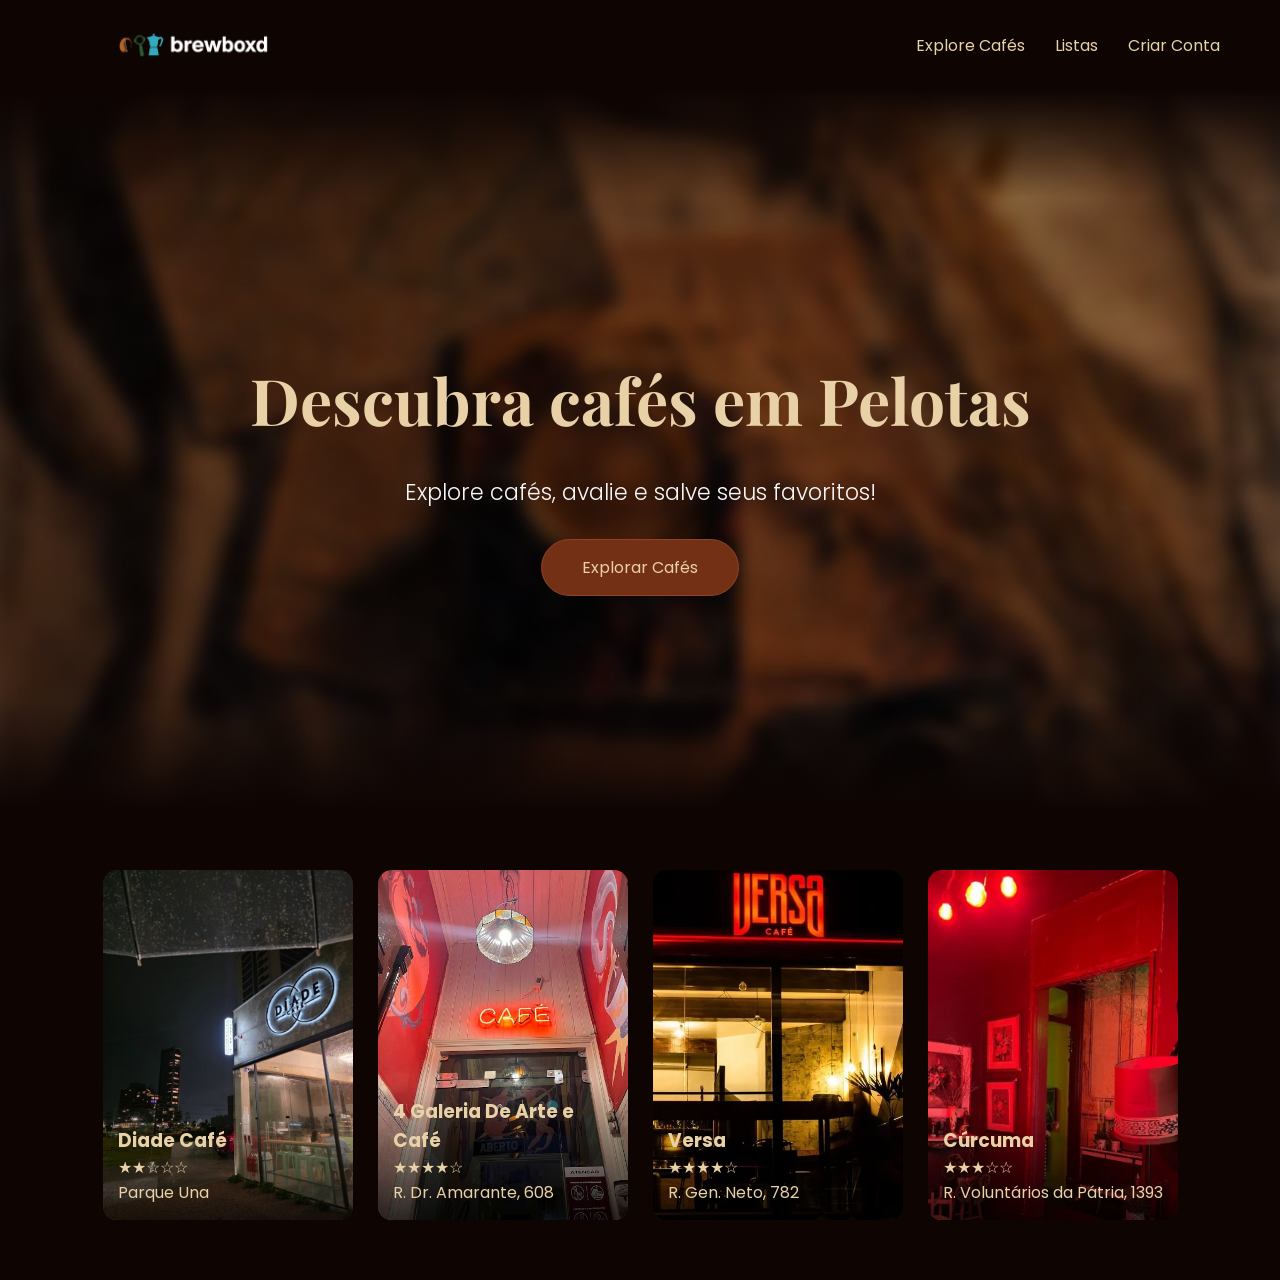
==== index.html @ d8786851 "Add files via upload" ====
<!DOCTYPE html>
<html lang="pt-br">
<head>
    <meta charset="UTF-8">
    <meta name="viewport" content="width=device-width, initial-scale=1.0">
    <title>Document</title>
    <link rel="stylesheet" href="style.css">
      <header>
     <nav class="main-nav">
    <a href="/" class="logo-link">
        <img src="img/logo.png" alt="Logo" class="logo-img">
    </a>
    <div class="nav-links">
        <a href="#">Explore Cafés</a>
        <a href="#">Listas</a>
        <a href="#">Criar Conta</a>
        
    </div>
</nav>

    </header>
</head>
<body>

 <section class="hero">
    <div class="hero-overlay"></div>
  <h1>Descubra cafés em Pelotas</h1>

  <p>Explore cafés, avalie e salve seus favoritos!</p>

  <a href="cafes.html" class="btn">Explorar Cafés</a>

</section>
<section class="scard">

  <div class="card">
    <img src="img/cafe1.jpg" alt="Café Diade">

    <div class="info">
      <h3>Diade Café</h3>
      <p class="rating">★★☆☆☆</p>
      <span class="location">Parque Una</span>
    </div>
  </div>

  <div class="card">
    <img src="img/cafe2.jpg" alt="Café 2">

    <div class="info">
      <h3>4 Galeria De Arte e Café</h3>
      <p class="rating">★★★★☆</p>
      <span class="location">R. Dr. Amarante, 608</span>
    </div>
  </div>

  <div class="card">
    <img src="img/cafe3.jpg" alt="Café 3">

    <div class="info">
      <h3>Versa</h3>
      <p class="rating">★★★★☆</p>
      <span class="location">R. Gen. Neto, 782</span>
    </div>
  </div>

  <div class="card">
    <img src="img/cafe4.jpg" alt="Café 4">

    <div class="info">
      <h3>Cúrcuma</h3>
      <p class="rating">★★★☆☆</p>
      <span class="location">R. Voluntários da Pátria, 1393</span>
    </div>
  </div>
</section>
</body>
</html>
---- style.css ----
@import url('https://fonts.googleapis.com/css2?family=Playfair+Display:wght@700&family=Poppins:wght@300;400&display=swap');

body {
    margin: 0;
    font-family: 'Poppins', sans-serif;
    background: #0e0503;
    color: #f8f8f8;
}

/* HEADER */

.header-container {
    background: #4a0e0e;
}

.main-nav {
    display: flex;
    justify-content: space-between;
    align-items: center;
    padding: 20px 60px;
}

.logo-link {
    display: flex;
    align-items: center;
    text-decoration: none;
}

.logo-img {
    height: 50px;
}

.nav-links {
    display: flex;
    gap: 30px;
}

.nav-links a,
.open-modal-label {
    color: #E8D1A7;
    text-decoration: none;
    transition: .3s;
    cursor: pointer;
}

.nav-links a:hover,
.open-modal-label:hover {
    color: #fff;
    transform: translateY(-3px);
}

/* HERO */

.hero {
    height: 80vh;
    min-height: 650px;
    display: flex;
    flex-direction: column;
    justify-content: center;
    align-items: center;
    text-align: center;

    background:
        linear-gradient(to bottom, #0e0503, transparent 15%),
        linear-gradient(to top, #0e0503, transparent 15%),
        linear-gradient(rgba(0,0,0,.3), rgba(0,0,0,.3)),
        url("img/cafe-hero.jpg") center/cover;
}

.hero h1 {
    font: 700 4rem 'Playfair Display', serif;
    margin-bottom: 10px;
    color: #E8D1A7;
}

.hero p {
    font-size: 1.4rem;
    margin-bottom: 30px;
    font-weight: 300;
}

/* BOTÃO */

.btn {
    display: inline-block;
    padding: 15px 40px;
    background: #743014;
    color: #E8D1A7;
    text-decoration: none;
    border-radius: 999px;
    border: 1px solid #8e4427;
    transition: .3s;
}

.btn:hover {
    background: #8e4427;
    transform: translateY(-3px);
}

/* CARDS */

.scard {
    display: flex;
    justify-content: center;
    flex-wrap: wrap;
    gap: 25px;
    padding: 60px;
}

.card {
    width: 250px;
    height: 350px;
    position: relative;
    overflow: hidden;
    border-radius: 14px;
    cursor: pointer;
    transition: .4s;
}

.card img {
    width: 100%;
    height: 100%;
    object-fit: cover;
    transition: .4s;
}

.card:hover {
    transform: translateY(-8px);
}

.card:hover img {
    transform: scale(1.1);
}

.card::after {
    content: "";
    position: absolute;
    inset: 0;
    background: rgba(116,48,20,.15);
    opacity: 0;
    transition: .3s;
}

.card:hover::after {
    opacity: 1;
}

.info {
    position: absolute;
    inset: auto 0 0;
    padding: 15px;
    color: #E8D1A7;
    background: linear-gradient(to top, rgba(0,0,0,.75), transparent);
}

.info h3,
.rating,
.location {
    margin: 0;
}

/* MODAL */

.modal-checkbox {
    display: none;
}

.modal-overlay {
    display: none;
    position: fixed;
    inset: 0;
    background: rgba(0,0,0,.85);
    justify-content: center;
    align-items: center;
    z-index: 9999;
}

.modal-checkbox:checked ~ .modal-overlay {
    display: flex;
}

.modal-content {
    position: relative;
    width: 90%;
    max-width: 450px;
    padding: 40px;
    background: #2b120a;
    border: 1px solid #4a0e0e;
    border-radius: 8px;
}

.close-btn {
    position: absolute;
    top: 10px;
    right: 20px;
    color: #E8D1A7;
    font-size: 30px;
    cursor: pointer;
}

.input-group input {
    width: 100%;
    margin-top: 5px;
    padding: 12px;
    background: #431f13;
    border: 1px solid #5a2d1d;
    border-radius: 4px;
    color: #fff;
}
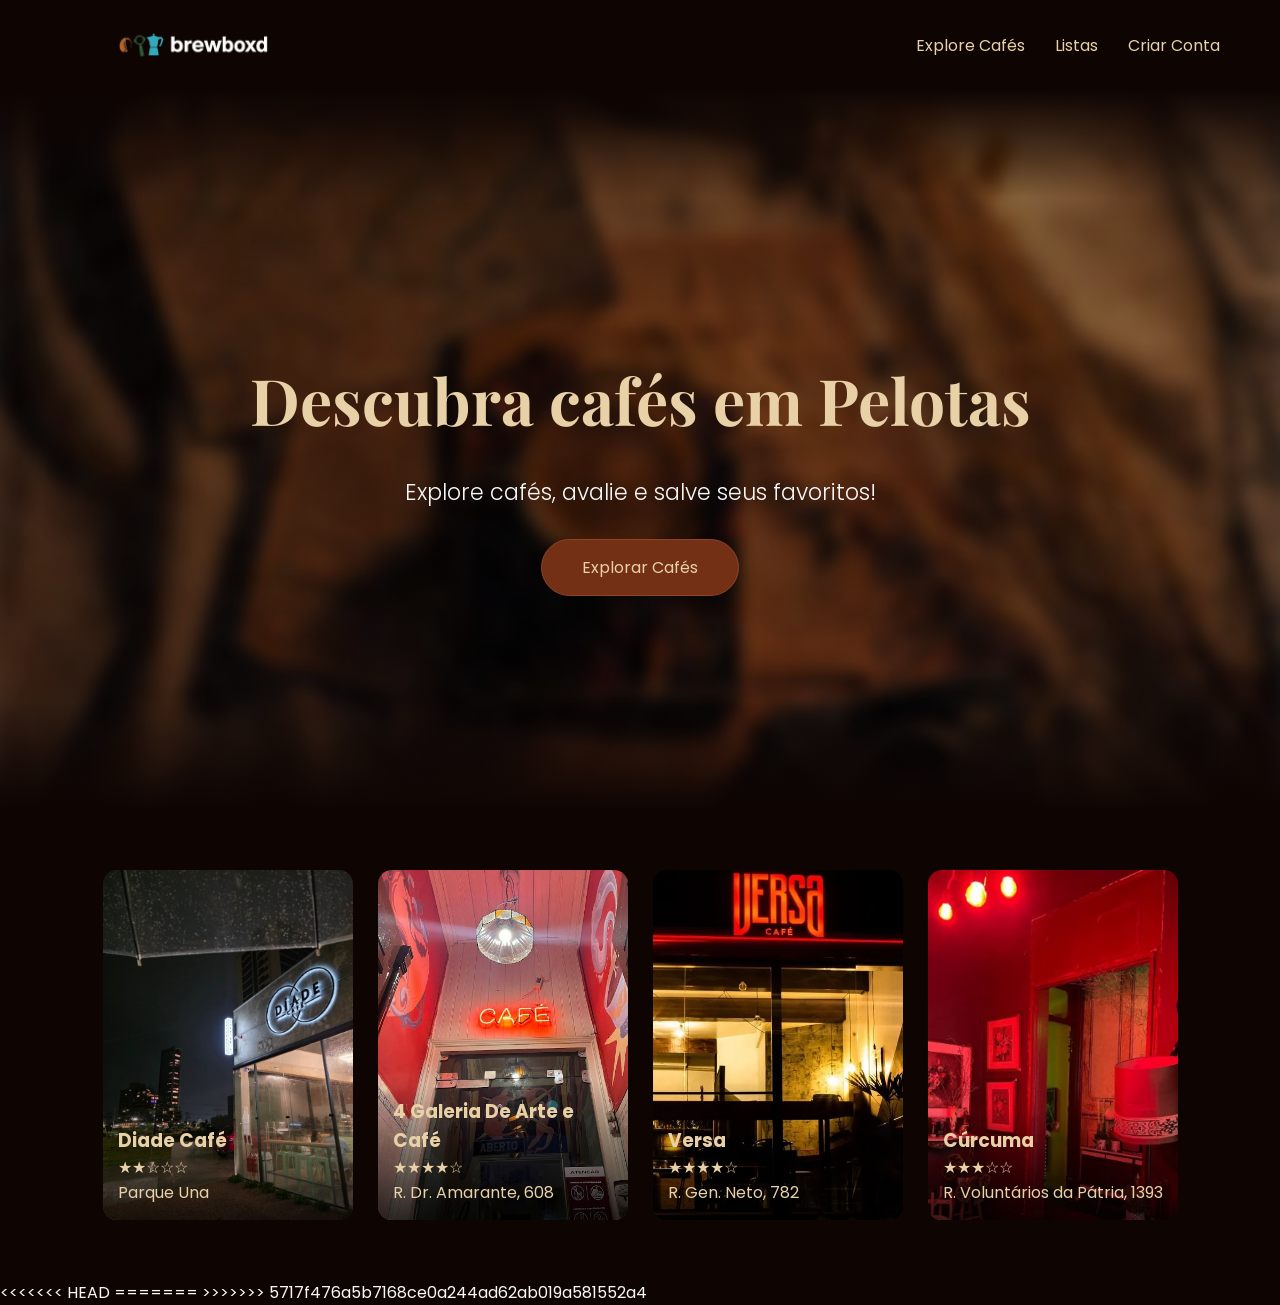
==== commit c31771b4: "update" ====
--- a/index.html
+++ b/index.html
@@ -3,6 +3,9 @@
 <head>
     <meta charset="UTF-8">
     <meta name="viewport" content="width=device-width, initial-scale=1.0">
+    <meta name="description" content="Site sobre cafés em Pelotas">
+<meta name="author" content="Anna Carolina Nornberg">
+<meta name="keywords" content="cafés, Pelotas, cafeteria, avaliações">
     <title>Document</title>
     <link rel="stylesheet" href="style.css">
       <header>
@@ -13,7 +16,7 @@
     <div class="nav-links">
         <a href="#">Explore Cafés</a>
         <a href="#">Listas</a>
-        <a href="#">Criar Conta</a>
+        <a href="login.html">Criar Conta</a>
         
     </div>
 </nav>
@@ -74,4 +77,8 @@
   </div>
 </section>
 </body>
-</html>+<<<<<<< HEAD
+</html>
+=======
+</html>
+>>>>>>> 5717f476a5b7168ce0a244ad62ab019a581552a4
--- a/style.css
+++ b/style.css
@@ -37,6 +37,7 @@
 
 .nav-links a,
 .open-modal-label {
+    
     color: #E8D1A7;
     text-decoration: none;
     transition: .3s;
@@ -45,6 +46,7 @@
 
 .nav-links a:hover,
 .open-modal-label:hover {
+    
     color: #fff;
     transform: translateY(-3px);
 }
@@ -206,4 +208,6 @@
     border: 1px solid #5a2d1d;
     border-radius: 4px;
     color: #fff;
-}+}
+
+
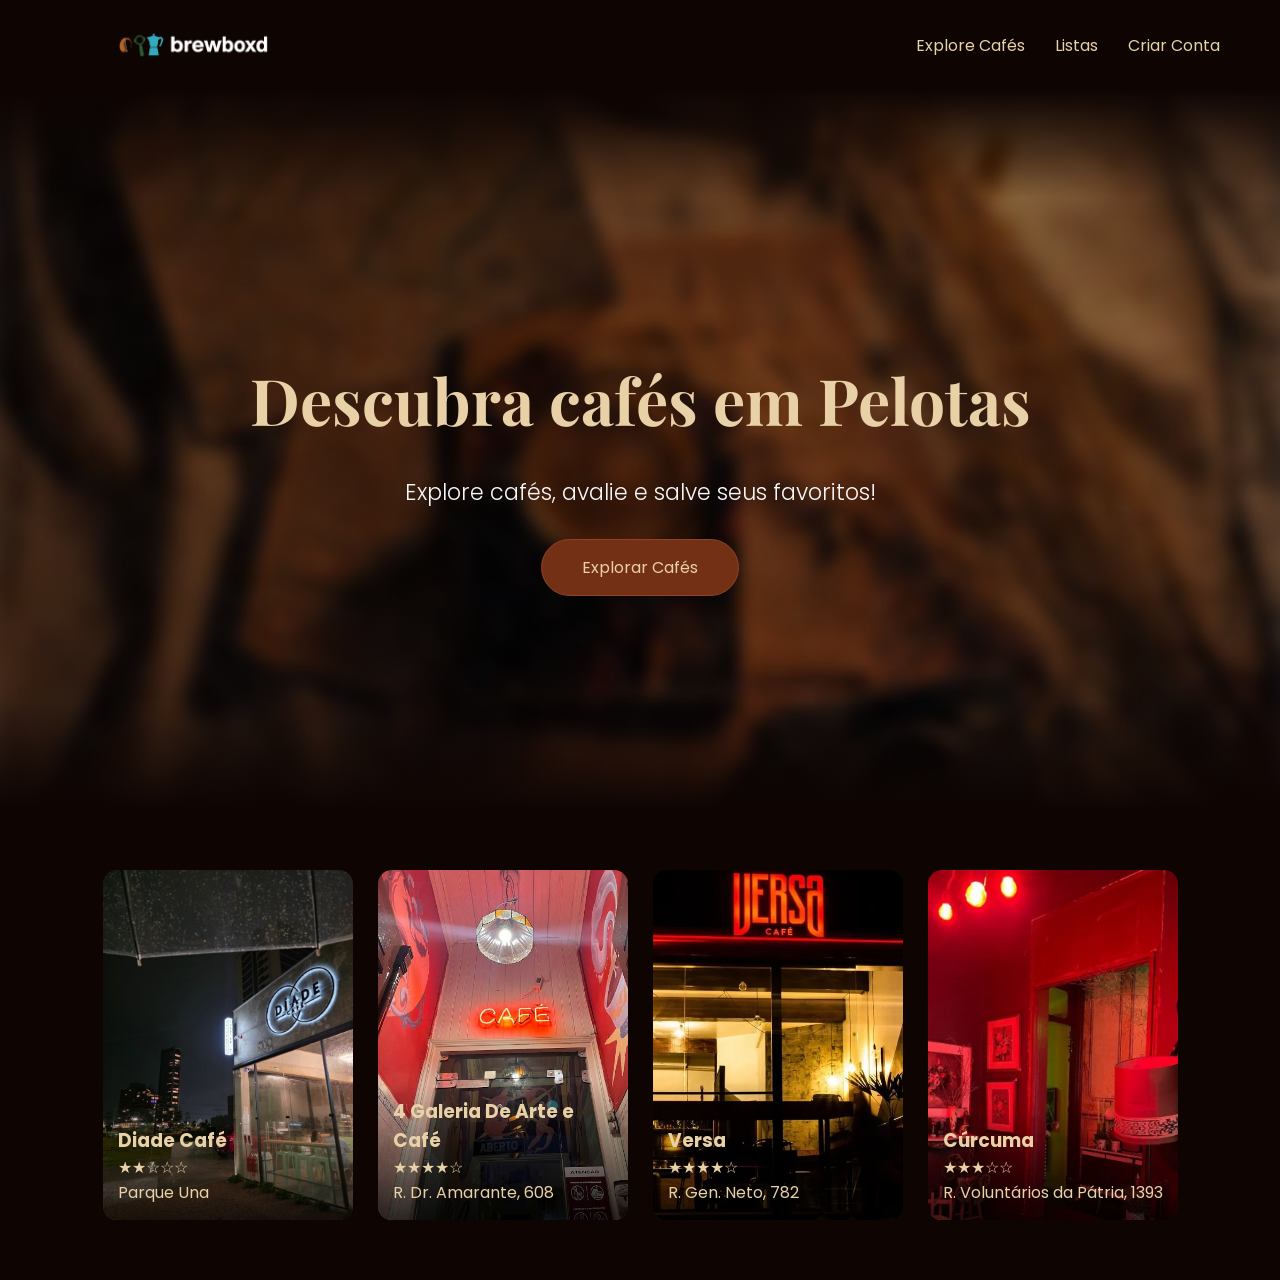
==== commit fd9bf189: "update" ====
--- a/index.html
+++ b/index.html
@@ -8,7 +8,10 @@
 <meta name="keywords" content="cafés, Pelotas, cafeteria, avaliações">
     <title>Document</title>
     <link rel="stylesheet" href="style.css">
-      <header>
+     
+</head>
+<body>
+ <header>
      <nav class="main-nav">
     <a href="/" class="logo-link">
         <img src="img/logo.png" alt="Logo" class="logo-img">
@@ -22,9 +25,6 @@
 </nav>
 
     </header>
-</head>
-<body>
-
  <section class="hero">
     <div class="hero-overlay"></div>
   <h1>Descubra cafés em Pelotas</h1>
@@ -77,8 +77,4 @@
   </div>
 </section>
 </body>
-<<<<<<< HEAD
 </html>
-=======
-</html>
->>>>>>> 5717f476a5b7168ce0a244ad62ab019a581552a4
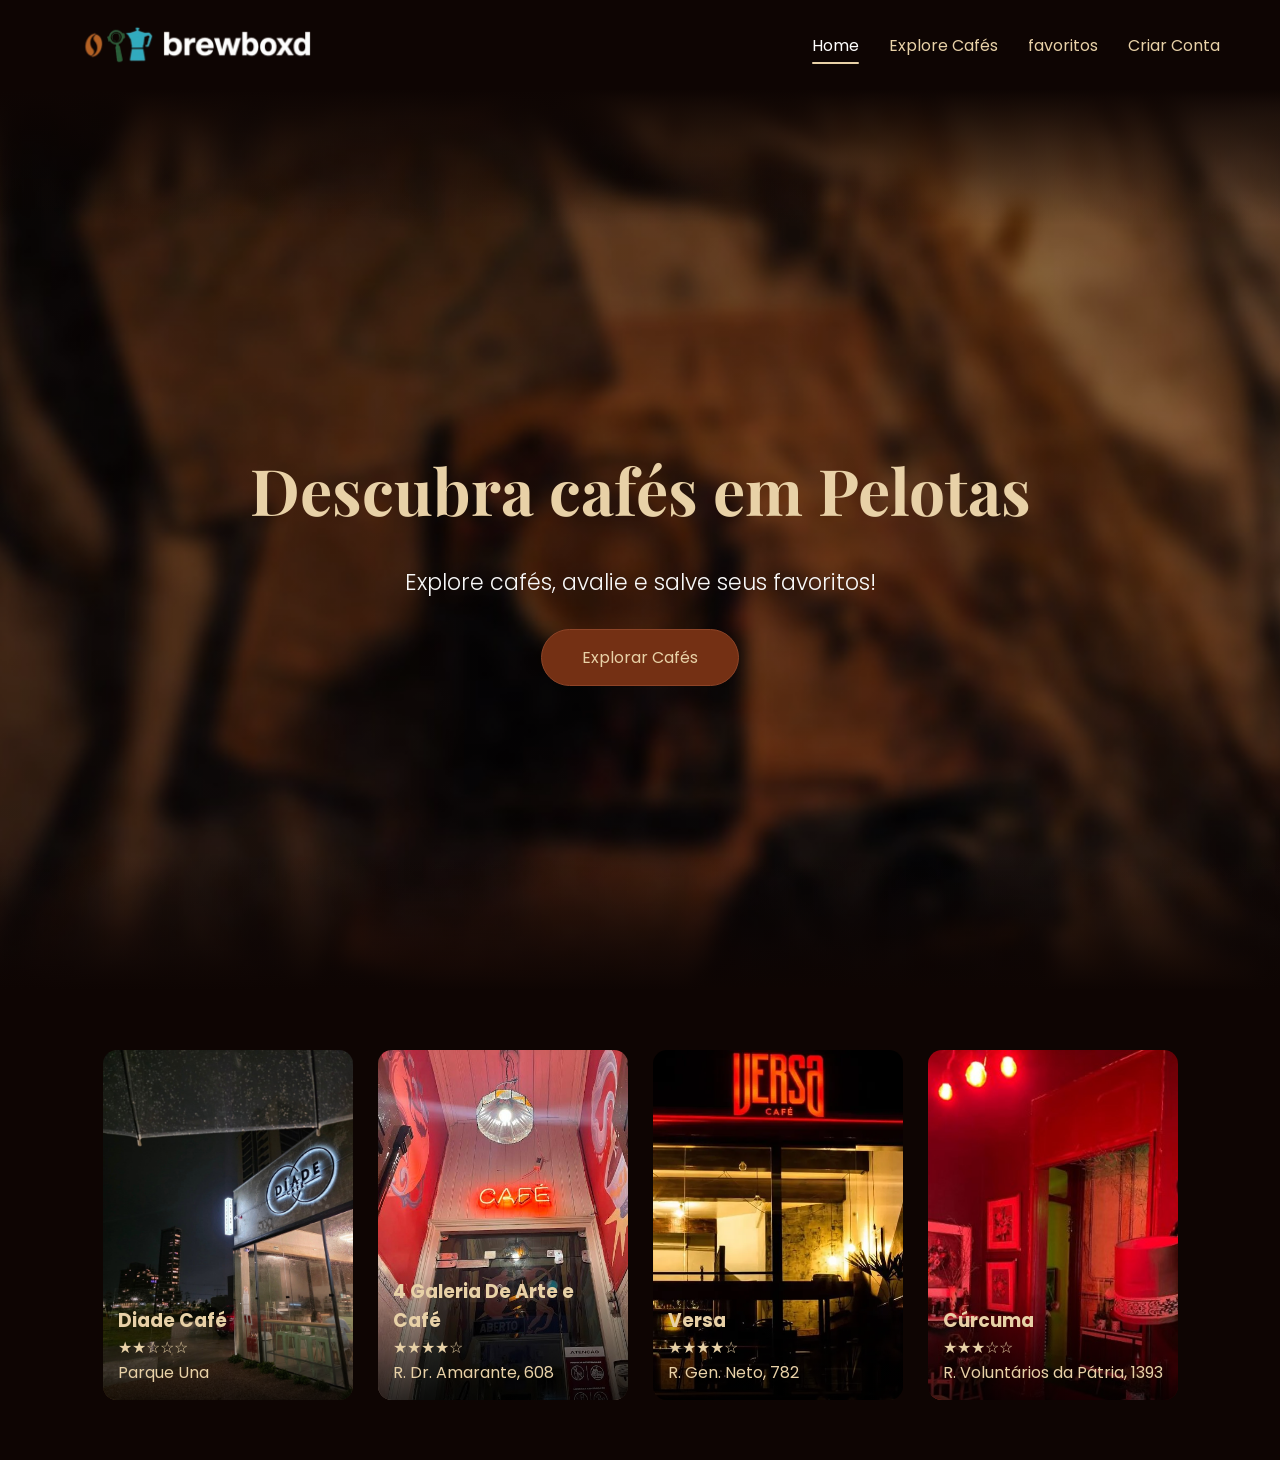
==== commit 6b9e6d97: "update" ====
--- a/index.html
+++ b/index.html
@@ -6,8 +6,9 @@
     <meta name="description" content="Site sobre cafés em Pelotas">
 <meta name="author" content="Anna Carolina Nornberg">
 <meta name="keywords" content="cafés, Pelotas, cafeteria, avaliações">
-    <title>Document</title>
+    <title>Brewboxd</title>
     <link rel="stylesheet" href="style.css">
+     <link rel="shortcut icon" type="image/x-icon" href="./img/logo endereco.png">
      
 </head>
 <body>
@@ -17,8 +18,9 @@
         <img src="img/logo.png" alt="Logo" class="logo-img">
     </a>
     <div class="nav-links">
+         <a href="index.html" class="active">Home</a>
         <a href="#">Explore Cafés</a>
-        <a href="#">Listas</a>
+        <a href="favoritos do mês.html">favoritos</a>
         <a href="login.html">Criar Conta</a>
         
     </div>
--- a/style.css
+++ b/style.css
@@ -1,4 +1,26 @@
 @import url('https://fonts.googleapis.com/css2?family=Playfair+Display:wght@700&family=Poppins:wght@300;400&display=swap');
+/* Página ativa ------------------------------- */
+
+.nav-links a.active {
+    color: #fff;
+    position: relative;
+}
+
+.nav-links a.active::after {
+    content: "";
+
+    position: absolute;
+    left: 0;
+    bottom: -6px;
+
+    width: 100%;
+    height: 2px;
+
+    background: #E8D1A7;
+
+    border-radius: 999px;
+}
+/* Body ------------------------------- */
 
 body {
     margin: 0;
@@ -7,7 +29,7 @@
     color: #f8f8f8;
 }
 
-/* HEADER */
+/* Header ------------------------------- */
 
 .header-container {
     background: #4a0e0e;
@@ -37,29 +59,23 @@
 
 .nav-links a,
 .open-modal-label {
-    
     color: #E8D1A7;
     text-decoration: none;
     transition: .3s;
     cursor: pointer;
 }
 
-.nav-links a:hover,
-.open-modal-label:hover {
-    
-    color: #fff;
-    transform: translateY(-3px);
-}
-
-/* HERO */
+/* Hero ------------------------------- */
 
 .hero {
-    height: 80vh;
+    height: 100vh;
     min-height: 650px;
+
     display: flex;
     flex-direction: column;
     justify-content: center;
     align-items: center;
+
     text-align: center;
 
     background:
@@ -81,30 +97,31 @@
     font-weight: 300;
 }
 
-/* BOTÃO */
+/* Buttons ------------------------------- */
 
 .btn {
     display: inline-block;
+
     padding: 15px 40px;
+
     background: #743014;
     color: #E8D1A7;
+
     text-decoration: none;
+
     border-radius: 999px;
     border: 1px solid #8e4427;
+
     transition: .3s;
 }
 
-.btn:hover {
-    background: #8e4427;
-    transform: translateY(-3px);
-}
-
-/* CARDS */
+/* Cards ------------------------------- */
 
 .scard {
     display: flex;
     justify-content: center;
     flex-wrap: wrap;
+
     gap: 25px;
     padding: 60px;
 }
@@ -112,9 +129,12 @@
 .card {
     width: 250px;
     height: 350px;
+
     position: relative;
     overflow: hidden;
+
     border-radius: 14px;
+
     cursor: pointer;
     transition: .4s;
 }
@@ -122,36 +142,32 @@
 .card img {
     width: 100%;
     height: 100%;
+
     object-fit: cover;
+
     transition: .4s;
-}
-
-.card:hover {
-    transform: translateY(-8px);
-}
-
-.card:hover img {
-    transform: scale(1.1);
 }
 
 .card::after {
     content: "";
+
     position: absolute;
     inset: 0;
+
     background: rgba(116,48,20,.15);
+
     opacity: 0;
     transition: .3s;
-}
-
-.card:hover::after {
-    opacity: 1;
 }
 
 .info {
     position: absolute;
     inset: auto 0 0;
+
     padding: 15px;
-    color: #E8D1A7;
+
+    color: #E8D1A7;
+
     background: linear-gradient(to top, rgba(0,0,0,.75), transparent);
 }
 
@@ -161,7 +177,7 @@
     margin: 0;
 }
 
-/* MODAL */
+/* Modal */
 
 .modal-checkbox {
     display: none;
@@ -169,12 +185,22 @@
 
 .modal-overlay {
     display: none;
+
     position: fixed;
     inset: 0;
+
     background: rgba(0,0,0,.85);
+
     justify-content: center;
     align-items: center;
+
     z-index: 9999;
+}
+
+/* Elemento fixo que segue o scroll */
+
+.modal-overlay {
+    position: fixed;
 }
 
 .modal-checkbox:checked ~ .modal-overlay {
@@ -183,31 +209,192 @@
 
 .modal-content {
     position: relative;
+
     width: 90%;
     max-width: 450px;
+
     padding: 40px;
+
     background: #2b120a;
+
     border: 1px solid #4a0e0e;
     border-radius: 8px;
 }
 
 .close-btn {
     position: absolute;
+
     top: 10px;
     right: 20px;
-    color: #E8D1A7;
+
+    color: #E8D1A7;
+
     font-size: 30px;
+
     cursor: pointer;
 }
 
 .input-group input {
     width: 100%;
+
     margin-top: 5px;
     padding: 12px;
+
     background: #431f13;
+
     border: 1px solid #5a2d1d;
     border-radius: 4px;
+
     color: #fff;
 }
-
-
+/*Table ------------------------------- */
+/* Table section */
+
+.table-section {
+    padding: 80px 5%;
+    text-align: center;
+}
+
+/* Table title */
+
+.legend {
+    text-align: center;
+}
+
+.legend h1 {
+    color: #E8D1A7;
+
+    font-size: 3.5rem;
+    font-family: 'Playfair Display', serif;
+
+    margin-bottom: 10px;
+
+    letter-spacing: 2px;
+}
+
+.legend p {
+    color: #f3e9dc;
+
+    font-size: 1.1rem;
+    font-weight: 300;
+
+    margin-bottom: 0;
+}
+
+/* Table */
+
+.table {
+    width: 100%;
+    max-width: 950px;
+    min-width: 320px;
+
+    margin: auto;
+
+    border-collapse: collapse;
+    overflow: hidden;
+
+    border-radius: 18px;
+
+    background: #140907;
+
+    box-shadow: 0 0 30px rgba(0,0,0,.4);
+}
+
+.table th {
+    background: #743014;
+    color: #E8D1A7;
+
+    padding: 20px;
+
+    font-size: 1rem;
+    letter-spacing: 1px;
+}
+
+.table td {
+    padding: 20px;
+
+    color: #f3e9dc;
+
+    border-bottom: 1px solid #2d140d;
+
+    transition: .3s;
+}
+
+.table tr {
+    cursor: pointer;
+}
+
+.table img {
+    width: 85px;
+    height: 85px;
+
+    object-fit: cover;
+
+    border-radius: 14px;
+
+    transition: .4s;
+}
+/* special row------------------------------- */
+
+.special-row {
+    background: #50190f;
+
+    color: #E8D1A7;
+
+    padding: 20px;
+
+    font-size: 1rem;
+    letter-spacing: 1px;
+}
+/* hovers ------------------------------- */
+
+/* Navbar hover */
+
+.nav-links a:hover,
+.open-modal-label:hover {
+    color: #fff;
+    transform: translateY(-3px);
+}
+
+/* Button hover */
+
+.btn:hover {
+    background: #8e4427;
+    transform: translateY(-3px);
+}
+
+/* Card hover */
+
+.card:hover {
+    transform: translateY(-8px);
+}
+
+.card:hover img {
+    transform: scale(1.1);
+}
+
+.card:hover::after {
+    opacity: 1;
+}
+
+/* Table hover */
+
+.table tr:hover td {
+    background: #24110b;
+}
+
+.table tr:hover td:nth-child(2),
+.table tr:hover td:nth-child(3) {
+    color: #E8D1A7;
+    transform: translateX(3px);
+}
+
+.table tr:hover img {
+    transform: scale(1.08);
+}
+
+/* Seleção profunda de links do menu */
+
+.main-nav .nav-links a:hover {
+    text-shadow: 0 0 10px rgba(232, 209, 167, 0.4);
+}
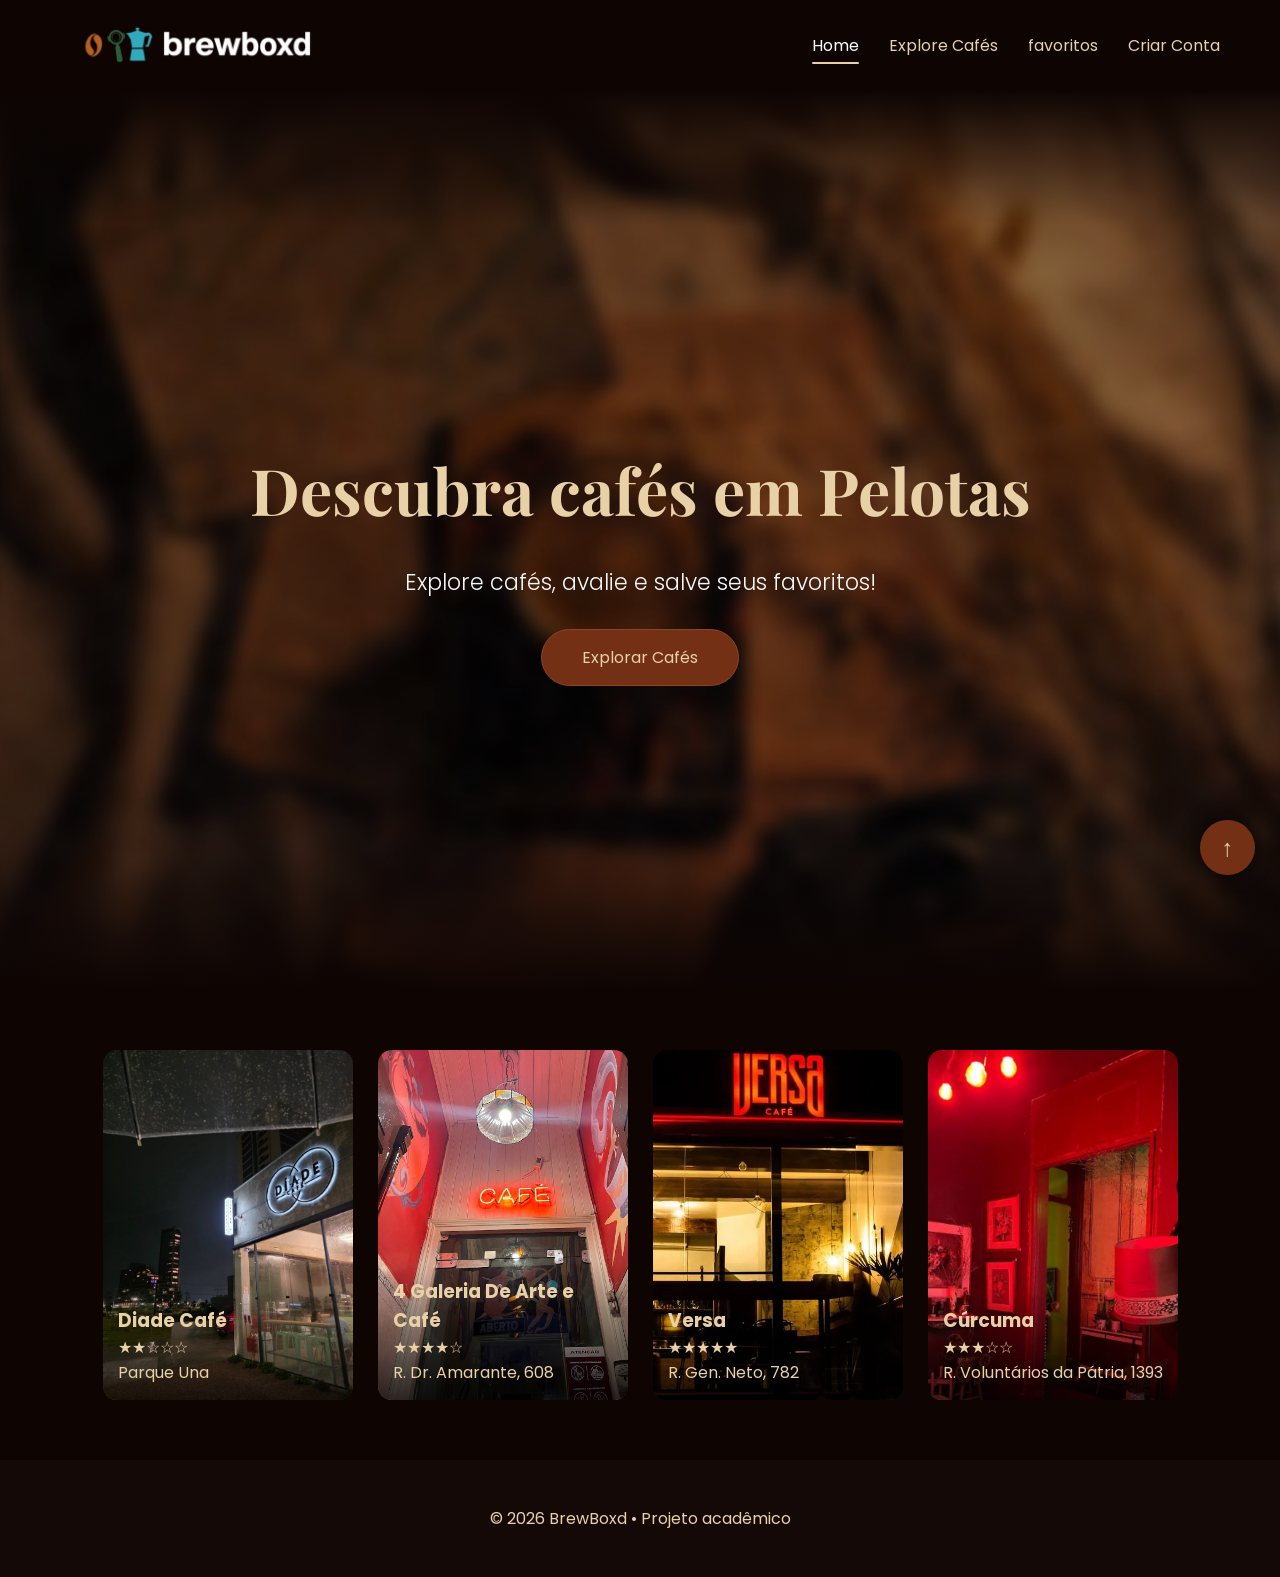
==== commit 0a5cc8f7: "update" ====
--- a/index.html
+++ b/index.html
@@ -6,12 +6,13 @@
     <meta name="description" content="Site sobre cafés em Pelotas">
 <meta name="author" content="Anna Carolina Nornberg">
 <meta name="keywords" content="cafés, Pelotas, cafeteria, avaliações">
-    <title>Brewboxd</title>
+    <title>BrewBoxd | Descubra Cafés em Pelotas</title>
     <link rel="stylesheet" href="style.css">
      <link rel="shortcut icon" type="image/x-icon" href="./img/logo endereco.png">
      
 </head>
 <body>
+  <a href="#" class="scroll-top">↑</a>
  <header>
      <nav class="main-nav">
     <a href="/" class="logo-link">
@@ -19,7 +20,7 @@
     </a>
     <div class="nav-links">
          <a href="index.html" class="active">Home</a>
-        <a href="#">Explore Cafés</a>
+        <a href="explorar.html">Explore Cafés</a>
         <a href="favoritos do mês.html">favoritos</a>
         <a href="login.html">Criar Conta</a>
         
@@ -27,13 +28,14 @@
 </nav>
 
     </header>
+  
  <section class="hero">
     <div class="hero-overlay"></div>
   <h1>Descubra cafés em Pelotas</h1>
 
   <p>Explore cafés, avalie e salve seus favoritos!</p>
 
-  <a href="cafes.html" class="btn">Explorar Cafés</a>
+  <a href="explorar.html" class="btn">Explorar Cafés</a>
 
 </section>
 <section class="scard">
@@ -63,7 +65,7 @@
 
     <div class="info">
       <h3>Versa</h3>
-      <p class="rating">★★★★☆</p>
+      <p class="rating">★★★★★</p>
       <span class="location">R. Gen. Neto, 782</span>
     </div>
   </div>
@@ -78,5 +80,9 @@
     </div>
   </div>
 </section>
+<footer class="footer">
+    <p>© 2026 BrewBoxd • Projeto acadêmico</p>
+</footer>
+
 </body>
 </html>
--- a/style.css
+++ b/style.css
@@ -1,15 +1,107 @@
 @import url('https://fonts.googleapis.com/css2?family=Playfair+Display:wght@700&family=Poppins:wght@300;400&display=swap');
-/* Página ativa ------------------------------- */
+
+/* Body -------------------------------------*/
+
+body {
+    margin: 0;
+
+    font-family: 'Poppins', sans-serif;
+
+    background: #0e0503;
+    color: #f8f8f8;
+}
+
+/* Header ------------------------------------ */
+
+.header-container {
+    background: #4a0e0e;
+}
+
+.main-nav {
+    max-width: 1400px;
+
+    margin: auto;
+    padding: 20px 60px;
+
+    display: flex;
+    justify-content: space-between;
+    align-items: center;
+}
+.scroll-top {
+    position: fixed;
+
+    right: 25px;
+    bottom: 25px;
+
+    width: 55px;
+    height: 55px;
+
+    display: flex;
+    justify-content: center;
+    align-items: center;
+
+    background: #743014;
+    color: #E8D1A7;
+
+    text-decoration: none;
+
+    border-radius: 50%;
+
+    font-size: 1.5rem;
+
+    box-shadow: 0 0 20px rgba(0,0,0,.35);
+
+    transition: .3s;
+
+    z-index: 999;
+}
+
+.scroll-top:hover {
+    background: #8e4427;
+
+    transform: translateY(-5px);
+}
+
+.logo-link {
+    display: flex;
+    align-items: center;
+
+    text-decoration: none;
+}
+
+.logo-img {
+    height: 50px;
+}
+
+.nav-links {
+    display: flex;
+    gap: 30px;
+}
+
+.nav-links a,
+.open-modal-label {
+    position: relative;
+
+    color: #E8D1A7;
+
+    text-decoration: none;
+
+    transition: .3s;
+
+    cursor: pointer;
+}
+
+/* Página ativa */
 
 .nav-links a.active {
     color: #fff;
-    position: relative;
 }
 
 .nav-links a.active::after {
     content: "";
 
     position: absolute;
+
     left: 0;
     bottom: -6px;
 
@@ -20,52 +112,8 @@
 
     border-radius: 999px;
 }
-/* Body ------------------------------- */
-
-body {
-    margin: 0;
-    font-family: 'Poppins', sans-serif;
-    background: #0e0503;
-    color: #f8f8f8;
-}
-
-/* Header ------------------------------- */
-
-.header-container {
-    background: #4a0e0e;
-}
-
-.main-nav {
-    display: flex;
-    justify-content: space-between;
-    align-items: center;
-    padding: 20px 60px;
-}
-
-.logo-link {
-    display: flex;
-    align-items: center;
-    text-decoration: none;
-}
-
-.logo-img {
-    height: 50px;
-}
-
-.nav-links {
-    display: flex;
-    gap: 30px;
-}
-
-.nav-links a,
-.open-modal-label {
-    color: #E8D1A7;
-    text-decoration: none;
-    transition: .3s;
-    cursor: pointer;
-}
-
-/* Hero ------------------------------- */
+
+/* Hero */
 
 .hero {
     height: 100vh;
@@ -86,18 +134,21 @@
 }
 
 .hero h1 {
+    margin-bottom: 10px;
+
+    color: #E8D1A7;
+
     font: 700 4rem 'Playfair Display', serif;
-    margin-bottom: 10px;
-    color: #E8D1A7;
 }
 
 .hero p {
+    margin-bottom: 30px;
+
     font-size: 1.4rem;
-    margin-bottom: 30px;
     font-weight: 300;
 }
 
-/* Buttons ------------------------------- */
+/* Buttons */
 
 .btn {
     display: inline-block;
@@ -109,21 +160,25 @@
 
     text-decoration: none;
 
+    border: 1px solid #8e4427;
     border-radius: 999px;
-    border: 1px solid #8e4427;
 
     transition: .3s;
 }
 
-/* Cards ------------------------------- */
+/* Cards */
 
 .scard {
+    max-width: 1400px;
+
+    margin: auto;
+    padding: 60px;
+
     display: flex;
     justify-content: center;
     flex-wrap: wrap;
 
     gap: 25px;
-    padding: 60px;
 }
 
 .card {
@@ -131,11 +186,13 @@
     height: 350px;
 
     position: relative;
+
     overflow: hidden;
 
     border-radius: 14px;
 
     cursor: pointer;
+
     transition: .4s;
 }
 
@@ -157,6 +214,7 @@
     background: rgba(116,48,20,.15);
 
     opacity: 0;
+
     transition: .3s;
 }
 
@@ -189,18 +247,12 @@
     position: fixed;
     inset: 0;
 
-    background: rgba(0,0,0,.85);
-
     justify-content: center;
     align-items: center;
 
+    background: rgba(0,0,0,.85);
+
     z-index: 9999;
-}
-
-/* Elemento fixo que segue o scroll */
-
-.modal-overlay {
-    position: fixed;
 }
 
 .modal-checkbox:checked ~ .modal-overlay {
@@ -234,54 +286,66 @@
     cursor: pointer;
 }
 
+/* Inputs */
+
+.input-group {
+    display: flex;
+    flex-direction: column;
+
+    margin-bottom: 20px;
+}
+
+.input-group label {
+    margin-bottom: 8px;
+
+    color: #E8D1A7;
+}
+
 .input-group input {
     width: 100%;
 
-    margin-top: 5px;
     padding: 12px;
 
     background: #431f13;
+    color: #fff;
 
     border: 1px solid #5a2d1d;
     border-radius: 4px;
 
-    color: #fff;
-}
-/*Table ------------------------------- */
-/* Table section */
+    outline: none;
+}
+
+/* Table */
 
 .table-section {
     padding: 80px 5%;
+
     text-align: center;
 }
-
-/* Table title */
 
 .legend {
     text-align: center;
 }
 
 .legend h1 {
+    margin-bottom: 10px;
+
     color: #E8D1A7;
 
     font-size: 3.5rem;
     font-family: 'Playfair Display', serif;
 
-    margin-bottom: 10px;
-
     letter-spacing: 2px;
 }
 
 .legend p {
+    margin-bottom: 0;
+
     color: #f3e9dc;
 
     font-size: 1.1rem;
     font-weight: 300;
-
-    margin-bottom: 0;
-}
-
-/* Table */
+}
 
 .table {
     width: 100%;
@@ -290,9 +354,9 @@
 
     margin: auto;
 
+    overflow: hidden;
+
     border-collapse: collapse;
-    overflow: hidden;
-
     border-radius: 18px;
 
     background: #140907;
@@ -301,10 +365,10 @@
 }
 
 .table th {
+    padding: 20px;
+
     background: #743014;
     color: #E8D1A7;
-
-    padding: 20px;
 
     font-size: 1rem;
     letter-spacing: 1px;
@@ -334,36 +398,136 @@
 
     transition: .4s;
 }
-/* special row------------------------------- */
 
 .special-row {
+    padding: 20px;
+
     background: #50190f;
-
-    color: #E8D1A7;
-
-    padding: 20px;
+    color: #E8D1A7;
 
     font-size: 1rem;
     letter-spacing: 1px;
 }
-/* hovers ------------------------------- */
-
-/* Navbar hover */
+
+/* Auth */
+
+.auth-layout {
+    min-height: calc(100vh - 90px);
+
+    max-width: 1400px;
+
+    margin: auto;
+    padding: 60px;
+
+    display: flex;
+    justify-content: center;
+    align-items: center;
+
+    gap: 60px;
+}
+
+.auth-card {
+    width: 420px;
+
+    padding: 50px;
+
+    background: #140907;
+
+    border-radius: 24px;
+
+    box-shadow: 0 0 30px rgba(0,0,0,.35);
+}
+
+.auth-card h1 {
+    color: #E8D1A7;
+
+    font-size: 3rem;
+    font-family: 'Playfair Display', serif;
+}
+
+.auth-aside {
+    width: 420px;
+    height: 620px;
+
+    padding: 50px;
+
+    display: flex;
+    flex-direction: column;
+    justify-content: flex-end;
+
+    border-radius: 24px;
+    background:
+        linear-gradient(to top, rgba(0,0,0,.88), rgba(0,0,0,.2)),
+        url("img/login-bg.jpg") center/cover;
+}
+
+.cadastro-aside {
+    background:
+        linear-gradient(to top, rgba(0,0,0,.88), rgba(0,0,0,.2)),
+        url("img/cadastro-bg.jpg") center/cover;
+}
+
+.aside-tag {
+    margin-bottom: 20px;
+
+    color: #E8D1A7;
+
+    font-size: .8rem;
+    letter-spacing: 3px;
+}
+
+.auth-aside h2 {
+    margin-bottom: 20px;
+
+    color: #fff;
+
+    font-size: 3rem;
+    line-height: 1;
+
+    font-family: 'Playfair Display', serif;
+}
+
+.auth-aside p {
+    margin-bottom: 30px;
+
+    color: #f3e9dc;
+
+    line-height: 1.7;
+}
+
+.aside-btn {
+    width: fit-content;
+}
+
+/* Footer */
+
+.footer {
+    padding: 30px;
+
+    text-align: center;
+
+    background: #140907;
+    color: #E8D1A7;
+}
+
+/* Hovers */
 
 .nav-links a:hover,
 .open-modal-label:hover {
     color: #fff;
+
     transform: translateY(-3px);
 }
 
-/* Button hover */
+.main-nav .nav-links a:hover {
+    text-shadow: 0 0 10px rgba(232, 209, 167, 0.4);
+}
 
 .btn:hover {
     background: #8e4427;
+
     transform: translateY(-3px);
 }
-
-/* Card hover */
 
 .card:hover {
     transform: translateY(-8px);
@@ -377,8 +541,6 @@
     opacity: 1;
 }
 
-/* Table hover */
-
 .table tr:hover td {
     background: #24110b;
 }
@@ -386,15 +548,10 @@
 .table tr:hover td:nth-child(2),
 .table tr:hover td:nth-child(3) {
     color: #E8D1A7;
+
     transform: translateX(3px);
 }
 
 .table tr:hover img {
     transform: scale(1.08);
-}
-
-/* Seleção profunda de links do menu */
-
-.main-nav .nav-links a:hover {
-    text-shadow: 0 0 10px rgba(232, 209, 167, 0.4);
-}
+}
